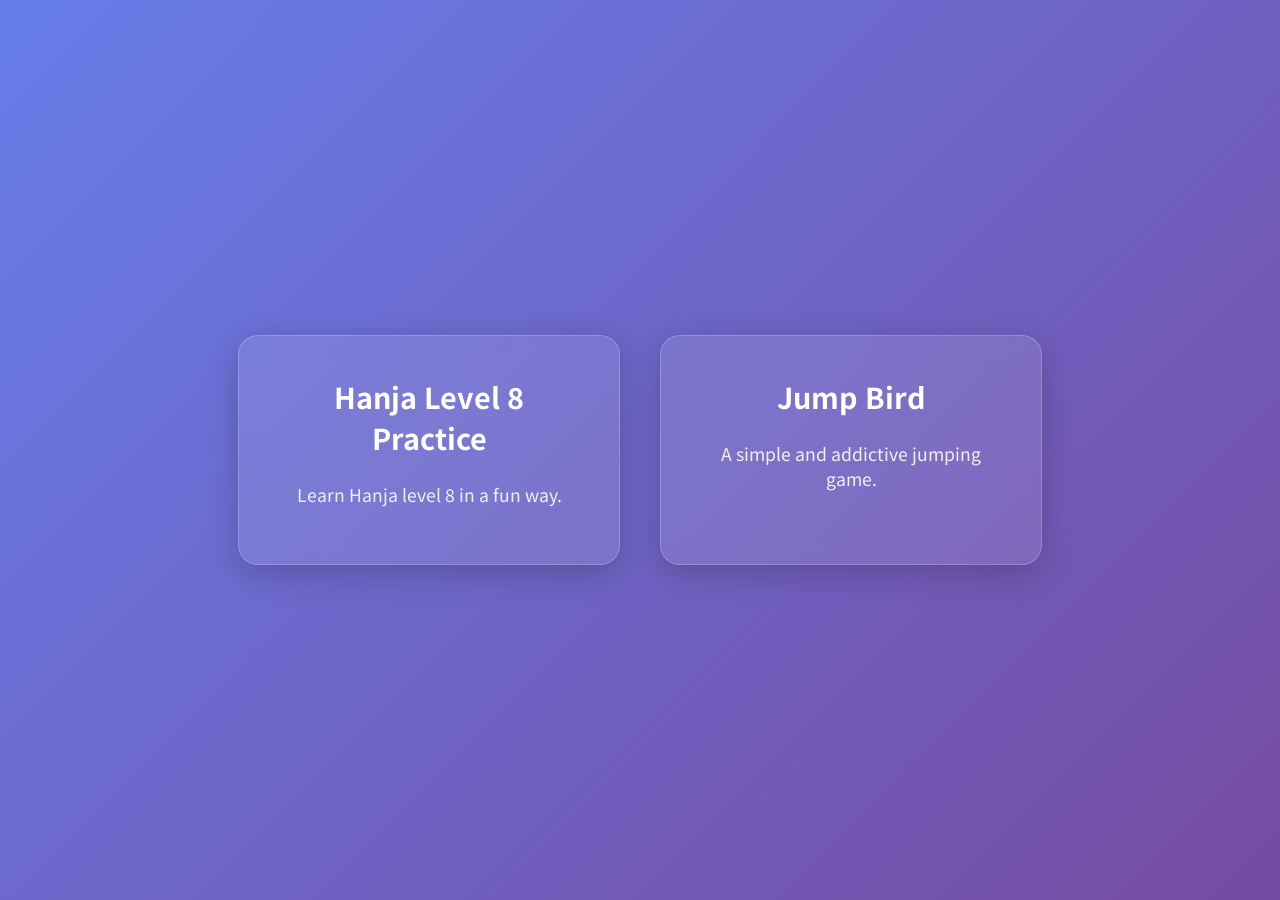
==== index.html @ 5b16f365 "https" ====
<!DOCTYPE html>
<html lang="en">
<head>
    <meta charset="UTF-8">
    <meta name="viewport" content="width=device-width, initial-scale=1.0">
    <title>Portal</title>
    <link rel="stylesheet" href="style.css">
    <link rel="preconnect" href="https://fonts.googleapis.com">
    <link rel="preconnect" href="https://fonts.gstatic.com" crossorigin>
    <link href="https://fonts.googleapis.com/css2?family=Noto+Sans+KR:wght@400;700&display=swap" rel="stylesheet">
</head>
<body>
    <main class="portal-container">
        <div class="portal-card" data-src="https://hanza8.qwpo.cc">
            <h2>Hanja Level 8 Practice</h2>
            <p>Learn Hanja level 8 in a fun way.</p>
        </div>
        <div class="portal-card" data-src="https://jumpbird.qwpo.cc">
            <h2>Jump Bird</h2>
            <p>A simple and addictive jumping game.</p>
        </div>
    </main>

    <div id="iframe-container" class="hidden">
        <nav id="iframe-nav">
            <button class="nav-button" data-src="https://hanza8.qwpo.cc">Hanja Practice</button>
            <button class="nav-button" data-src="https://jumpbird.qwpo.cc">Jump Bird</button>
            <button id="back-button">Back to Menu</button>
        </nav>
        <iframe id="content-frame" src="about:blank"></iframe>
    </div>

    <script src="script.js"></script>
</body>
</html>
---- style.css ----
body {
    margin: 0;
    font-family: 'Noto Sans KR', sans-serif;
    display: flex;
    justify-content: center;
    align-items: center;
    min-height: 100vh;
    background: linear-gradient(135deg, #667eea, #764ba2);
    color: white;
    overflow: hidden; /* Prevents scrollbars from main page */
}

.portal-container {
    display: flex;
    gap: 40px;
    flex-wrap: wrap;
    justify-content: center;
    padding: 20px;
    transition: opacity 0.5s ease;
}

.portal-card {
    background: rgba(255, 255, 255, 0.1);
    border-radius: 20px;
    padding: 40px;
    width: 300px;
    text-align: center;
    text-decoration: none;
    color: white;
    box-shadow: 0 8px 32px 0 rgba(0, 0, 0, 0.2);
    backdrop-filter: blur(10px);
    -webkit-backdrop-filter: blur(10px);
    border: 1px solid rgba(255, 255, 255, 0.2);
    transition: transform 0.3s ease, box-shadow 0.3s ease;
    cursor: pointer;
}

.portal-card:hover {
    transform: translateY(-15px) scale(1.05);
    box-shadow: 0 16px 40px 0 rgba(0, 0, 0, 0.3);
}

.portal-card h2 {
    margin-top: 0;
    font-size: 1.8em;
    font-weight: 700;
}

.portal-card p {
    font-size: 1.1em;
    font-weight: 400;
    opacity: 0.9;
}

/* Styles for Iframe and Nav Bar */
.hidden {
    display: none !important;
}

#iframe-container {
    position: absolute;
    top: 0;
    left: 0;
    width: 100vw;
    height: 100vh;
    background: transparent; /* Removed background color */
    display: flex;
    flex-direction: column;
    transition: opacity 0.5s ease;
}

#iframe-nav {
    display: flex;
    justify-content: center;
    align-items: center;
    padding: 15px;
    background: rgba(0, 0, 0, 0.2);
    backdrop-filter: blur(5px);
    -webkit-backdrop-filter: blur(5px);
    gap: 20px;
    width: 100%;
    box-sizing: border-box;
}

.nav-button, #back-button {
    padding: 10px 20px;
    background-color: rgba(255, 255, 255, 0.1);
    color: white;
    border: 1px solid rgba(255, 255, 255, 0.2);
    border-radius: 10px;
    font-size: 1em;
    font-family: 'Noto Sans KR', sans-serif;
    cursor: pointer;
    transition: background-color 0.3s ease, transform 0.2s ease;
}

.nav-button:hover, #back-button:hover {
    background-color: rgba(255, 255, 255, 0.3);
    transform: translateY(-2px);
}

.nav-button.active {
    background-color: rgba(255, 255, 255, 0.4);
    box-shadow: 0 0 15px rgba(255, 255, 255, 0.3);
}

#back-button {
    background-color: rgba(0, 0, 0, 0.4);
}

#content-frame {
    flex-grow: 1; /* Take remaining space */
    border: none;
}
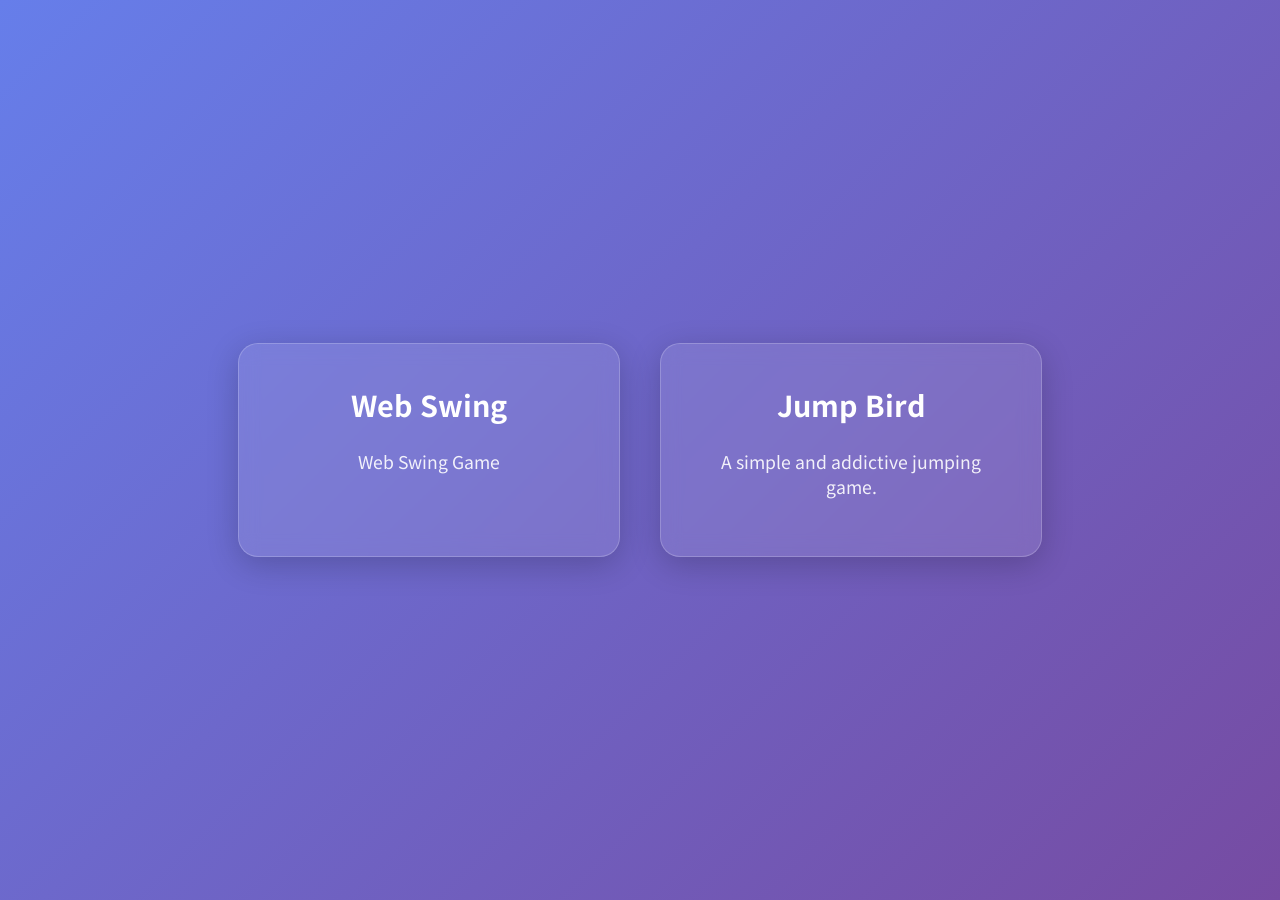
==== commit 51117078: "hanza to web swing" ====
--- a/index.html
+++ b/index.html
@@ -4,6 +4,7 @@
     <meta charset="UTF-8">
     <meta name="viewport" content="width=device-width, initial-scale=1.0">
     <title>Portal</title>
+    <link rel="icon" href="favicon.svg" type="image/svg+xml">
     <link rel="stylesheet" href="style.css">
     <link rel="preconnect" href="https://fonts.googleapis.com">
     <link rel="preconnect" href="https://fonts.gstatic.com" crossorigin>
@@ -11,9 +12,9 @@
 </head>
 <body>
     <main class="portal-container">
-        <div class="portal-card" data-src="https://hanza8.qwpo.cc">
-            <h2>Hanja Level 8 Practice</h2>
-            <p>Learn Hanja level 8 in a fun way.</p>
+        <div class="portal-card" data-src="https://qwpo.cc/swing">
+            <h2>Web Swing</h2>
+            <p>Web Swing Game</p>
         </div>
         <div class="portal-card" data-src="https://jumpbird.qwpo.cc">
             <h2>Jump Bird</h2>
